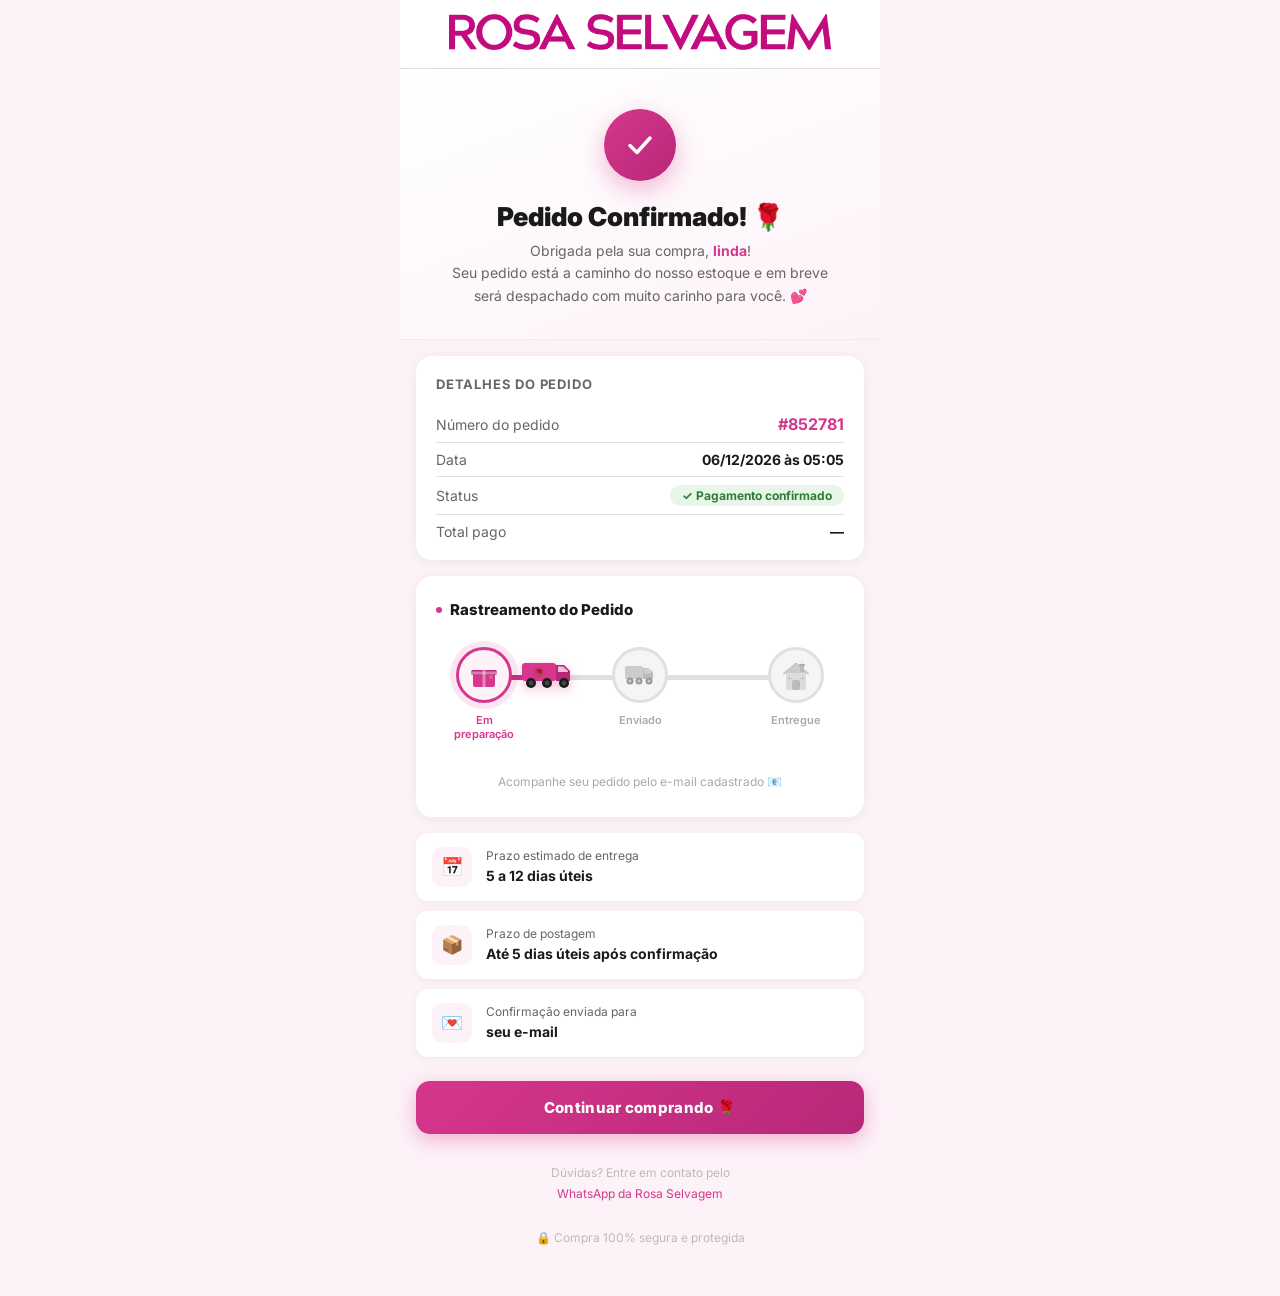
==== obrigado.html @ b229c99f "Atualiza credenciais PIX ZuckPay (boazenrique16)" ====
<!DOCTYPE html>
<html lang="pt-BR">
<head>
    <meta charset="UTF-8">
    <meta name="viewport" content="width=device-width, initial-scale=1.0">
    <title>Pedido Confirmado | Rosa Selvagem Brasil</title>
    <link rel="preconnect" href="https://fonts.googleapis.com">
    <link href="https://fonts.googleapis.com/css2?family=Inter:wght@300;400;500;600;700;800;900&display=swap" rel="stylesheet">
    <link rel="stylesheet" href="https://cdnjs.cloudflare.com/ajax/libs/font-awesome/6.5.1/css/all.min.css">
    <style>
        :root {
            --pink:      #d6368b;
            --pink-dark: #b82878;
            --pink-bg:   #fdf2f8;
            --pink-light:#fce4f3;
            --green:     #2e7d32;
            --black:     #1a1a1a;
            --gray:      #666;
            --gray-light:#f5f5f5;
            --gray-border:#e0e0e0;
            --radius:    10px;
        }

        * { box-sizing: border-box; margin: 0; padding: 0; }

        body {
            font-family: 'Inter', sans-serif;
            background: var(--pink-bg);
            min-height: 100vh;
            display: flex;
            flex-direction: column;
            align-items: center;
        }

        .page {
            width: 100%;
            max-width: 480px;
            padding-bottom: 48px;
        }

        /* ── HEADER ── */
        .header {
            background: #fff;
            border-bottom: 1px solid var(--gray-border);
            padding: 14px 20px;
            text-align: center;
            position: sticky;
            top: 0;
            z-index: 10;
        }

        .header img { height: 36px; }

        /* ── HERO ── */
        .hero {
            background: linear-gradient(160deg, #fff 0%, var(--pink-bg) 100%);
            padding: 40px 24px 32px;
            text-align: center;
            border-bottom: 1px solid var(--pink-light);
        }

        .hero-check {
            width: 72px;
            height: 72px;
            background: linear-gradient(135deg, var(--pink), var(--pink-dark));
            border-radius: 50%;
            display: flex;
            align-items: center;
            justify-content: center;
            margin: 0 auto 20px;
            box-shadow: 0 8px 24px rgba(214,54,139,.35);
            animation: popIn .5s cubic-bezier(.34,1.56,.64,1) both;
        }

        @keyframes popIn {
            from { transform: scale(0); opacity: 0; }
            to   { transform: scale(1); opacity: 1; }
        }

        .hero-check svg { width: 36px; height: 36px; }

        .hero-title {
            font-size: 26px;
            font-weight: 900;
            color: var(--black);
            margin-bottom: 8px;
            animation: fadeUp .5s .15s both;
        }

        .hero-sub {
            font-size: 14px;
            color: var(--gray);
            line-height: 1.6;
            animation: fadeUp .5s .25s both;
        }

        .hero-sub strong { color: var(--pink); }

        @keyframes fadeUp {
            from { opacity: 0; transform: translateY(12px); }
            to   { opacity: 1; transform: translateY(0); }
        }

        /* ── CARDS ── */
        .card {
            background: #fff;
            border-radius: 16px;
            margin: 16px 16px 0;
            padding: 20px;
            box-shadow: 0 2px 12px rgba(0,0,0,.06);
            animation: fadeUp .5s .35s both;
        }

        .card-title {
            font-size: 13px;
            font-weight: 700;
            color: var(--gray);
            text-transform: uppercase;
            letter-spacing: .8px;
            margin-bottom: 14px;
        }

        /* order info */
        .order-row {
            display: flex;
            justify-content: space-between;
            align-items: center;
            padding: 8px 0;
            border-bottom: 1px solid var(--gray-border);
            font-size: 14px;
        }

        .order-row:last-child { border-bottom: none; padding-bottom: 0; }
        .order-row:first-child { padding-top: 0; }

        .order-label { color: var(--gray); }
        .order-value { font-weight: 700; color: var(--black); }
        .order-value.pink { color: var(--pink); font-size: 16px; }

        .order-badge {
            background: #e8f5e9;
            color: var(--green);
            border-radius: 20px;
            padding: 3px 12px;
            font-size: 12px;
            font-weight: 700;
        }

        /* ── TRACKER ── */
        .tracker-card {
            background: #fff;
            border-radius: 16px;
            margin: 16px 16px 0;
            padding: 24px 20px 28px;
            box-shadow: 0 2px 12px rgba(0,0,0,.06);
            animation: fadeUp .5s .45s both;
        }

        .tracker-title {
            font-size: 15px;
            font-weight: 800;
            color: var(--black);
            margin-bottom: 28px;
            display: flex;
            align-items: center;
            gap: 8px;
        }

        .tracker-title span {
            width: 6px; height: 6px;
            background: var(--pink);
            border-radius: 50%;
            display: inline-block;
        }

        /* linha de progresso */
        .tracker-rail {
            position: relative;
            display: flex;
            align-items: flex-start;
            justify-content: space-between;
            padding: 0 8px;
        }

        .rail-line {
            position: absolute;
            top: 28px;
            left: 40px;
            right: 40px;
            height: 5px;
            background: var(--gray-border);
            border-radius: 10px;
            z-index: 0;
        }

        .rail-fill {
            position: absolute;
            top: 0; left: 0;
            height: 100%;
            width: 28%;
            background: linear-gradient(90deg, var(--pink-dark), var(--pink));
            border-radius: 10px;
            transition: width 1.5s cubic-bezier(.4,0,.2,1);
        }

        /* caminhão na barra */
        .rail-truck {
            position: absolute;
            top: -18px;
            left: 22%;
            transform: translateX(-50%);
            transition: left 1.5s cubic-bezier(.4,0,.2,1);
            z-index: 5;
            filter: drop-shadow(0 3px 6px rgba(214,54,139,.3));
            animation: truckBob 1.4s ease-in-out infinite;
        }

        @keyframes truckBob {
            0%, 100% { transform: translateX(-50%) translateY(0); }
            50%       { transform: translateX(-50%) translateY(-3px); }
        }

        /* nodes */
        .tracker-node {
            display: flex;
            flex-direction: column;
            align-items: center;
            gap: 10px;
            z-index: 2;
            width: 80px;
        }

        .node-icon {
            width: 56px;
            height: 56px;
            border-radius: 50%;
            background: var(--gray-light);
            border: 3px solid var(--gray-border);
            display: flex;
            align-items: center;
            justify-content: center;
            transition: all .6s ease;
        }

        .node-icon.active {
            background: var(--pink-bg);
            border-color: var(--pink);
            box-shadow: 0 0 0 6px rgba(214,54,139,.12);
        }

        .node-icon.done {
            background: linear-gradient(135deg, var(--pink), var(--pink-dark));
            border-color: var(--pink-dark);
        }

        .node-label {
            font-size: 11px;
            font-weight: 600;
            color: #aaa;
            text-align: center;
            line-height: 1.3;
            transition: color .6s;
        }

        .node-label.active { color: var(--pink); }
        .node-label.done   { color: var(--pink-dark); }

        /* ── INFO PILLS ── */
        .info-pills {
            margin: 16px 16px 0;
            display: flex;
            flex-direction: column;
            gap: 10px;
            animation: fadeUp .5s .55s both;
        }

        .info-pill {
            background: #fff;
            border-radius: 12px;
            padding: 14px 16px;
            display: flex;
            align-items: center;
            gap: 14px;
            box-shadow: 0 2px 10px rgba(0,0,0,.05);
        }

        .pill-icon {
            width: 40px;
            height: 40px;
            border-radius: 10px;
            background: var(--pink-bg);
            display: flex;
            align-items: center;
            justify-content: center;
            flex-shrink: 0;
            font-size: 18px;
        }

        .pill-text p { font-size: 12px; color: var(--gray); margin-bottom: 2px; }
        .pill-text strong { font-size: 14px; color: var(--black); }

        /* ── CTA ── */
        .cta-section {
            margin: 24px 16px 0;
            animation: fadeUp .5s .65s both;
        }

        .cta-btn {
            width: 100%;
            background: linear-gradient(135deg, var(--pink), var(--pink-dark));
            color: #fff;
            border: none;
            border-radius: 14px;
            padding: 17px;
            font-size: 15px;
            font-weight: 800;
            cursor: pointer;
            font-family: inherit;
            letter-spacing: .3px;
            box-shadow: 0 6px 20px rgba(214,54,139,.35);
            transition: filter .2s, transform .1s;
        }

        .cta-btn:hover  { filter: brightness(1.07); }
        .cta-btn:active { transform: scale(.98); }

        /* ── FOOTER ── */
        .footer-msg {
            text-align: center;
            padding: 28px 24px 0;
            font-size: 12px;
            color: #bbb;
            line-height: 1.8;
            animation: fadeUp .5s .75s both;
        }

        .footer-msg a { color: var(--pink); text-decoration: none; }

        /* confetti dots decorativos */
        .confetti {
            position: fixed;
            top: 0; left: 0; right: 0;
            height: 100vh;
            pointer-events: none;
            overflow: hidden;
            z-index: 0;
        }

        .dot {
            position: absolute;
            width: 8px;
            height: 8px;
            border-radius: 50%;
            opacity: 0;
            animation: fall linear forwards;
        }

        @keyframes fall {
            0%   { opacity: 1; transform: translateY(-20px) rotate(0deg); }
            100% { opacity: 0; transform: translateY(100vh) rotate(720deg); }
        }
    </style>
</head>
<body>

<div class="confetti" id="confetti"></div>

<div class="page">

    <!-- HEADER -->
    <div class="header">
        <img src="Images/logo.png" alt="Rosa Selvagem">
    </div>

    <!-- HERO -->
    <div class="hero">
        <div class="hero-check">
            <!-- check SVG -->
            <svg viewBox="0 0 36 36" fill="none">
                <path d="M8 18.5L15 25.5L28 11" stroke="#fff" stroke-width="3.5" stroke-linecap="round" stroke-linejoin="round"/>
            </svg>
        </div>
        <h1 class="hero-title">Pedido Confirmado! 🌹</h1>
        <p class="hero-sub">
            Obrigada pela sua compra, <strong id="heroNome">linda</strong>!<br>
            Seu pedido está a caminho do nosso estoque e em breve<br>será despachado com muito carinho para você. 💕
        </p>
    </div>

    <!-- ORDER INFO -->
    <div class="card">
        <p class="card-title">Detalhes do Pedido</p>
        <div class="order-row">
            <span class="order-label">Número do pedido</span>
            <span class="order-value pink" id="orderNum">#000000</span>
        </div>
        <div class="order-row">
            <span class="order-label">Data</span>
            <span class="order-value" id="orderDate">—</span>
        </div>
        <div class="order-row">
            <span class="order-label">Status</span>
            <span class="order-badge">✓ Pagamento confirmado</span>
        </div>
        <div class="order-row">
            <span class="order-label">Total pago</span>
            <span class="order-value" id="orderTotal">—</span>
        </div>
    </div>

    <!-- TRACKER -->
    <div class="tracker-card">
        <p class="tracker-title"><span></span> Rastreamento do Pedido</p>

        <div class="tracker-rail">
            <!-- linha -->
            <div class="rail-line">
                <div class="rail-fill" id="railFill"></div>
                <!-- caminhão rosa na barra -->
                <div class="rail-truck" id="railTruck">
                    <svg width="52" height="32" viewBox="0 0 52 32" fill="none">
                        <!-- carroceria -->
                        <rect x="0" y="6" width="34" height="18" rx="3" fill="#d6368b"/>
                        <!-- rosa na lateral -->
                        <circle cx="17" cy="15" r="5" fill="#b82878" opacity=".4"/>
                        <text x="17" y="18" text-anchor="middle" font-size="7" fill="#fff" font-family="serif">🌹</text>
                        <!-- cabine -->
                        <path d="M34 8 L34 24 L48 24 L48 14 L42 8 Z" fill="#b82878"/>
                        <!-- parabrisa -->
                        <path d="M36 9.5 L36 15 L46 15 L46 14 L41 9.5 Z" fill="#fce4f3" opacity=".8"/>
                        <!-- roda 1 -->
                        <circle cx="9"  cy="26" r="5" fill="#1a1a1a"/>
                        <circle cx="9"  cy="26" r="2.5" fill="#444"/>
                        <!-- roda 2 -->
                        <circle cx="25" cy="26" r="5" fill="#1a1a1a"/>
                        <circle cx="25" cy="26" r="2.5" fill="#444"/>
                        <!-- roda 3 -->
                        <circle cx="42" cy="26" r="5" fill="#1a1a1a"/>
                        <circle cx="42" cy="26" r="2.5" fill="#444"/>
                        <!-- linhas de movimento -->
                        <line x1="0" y1="10" x2="-7" y2="10" stroke="#d6368b" stroke-width="2" stroke-linecap="round" opacity=".5"/>
                        <line x1="0" y1="15" x2="-10" y2="15" stroke="#d6368b" stroke-width="2" stroke-linecap="round" opacity=".35"/>
                        <line x1="0" y1="20" x2="-6"  y2="20" stroke="#d6368b" stroke-width="2" stroke-linecap="round" opacity=".25"/>
                    </svg>
                </div>
            </div>

            <!-- NODE 1: caixa sendo empacotada -->
            <div class="tracker-node">
                <div class="node-icon active" id="node1">
                    <!-- box SVG -->
                    <svg width="30" height="30" viewBox="0 0 30 30" fill="none">
                        <!-- caixa base -->
                        <rect x="4" y="13" width="22" height="14" rx="2" fill="#d6368b"/>
                        <!-- lateral escura -->
                        <path d="M4 15 L4 27 Q4 27 5 27 L4 27 Z" fill="#b82878" opacity=".3"/>
                        <!-- tampa -->
                        <rect x="2" y="10" width="26" height="5" rx="2" fill="#b82878"/>
                        <!-- fita vertical -->
                        <rect x="13.5" y="10" width="3" height="17" fill="#fff" opacity=".4"/>
                        <!-- fita horizontal -->
                        <rect x="2" y="11.5" width="26" height="3" fill="#fff" opacity=".4"/>
                        <!-- laço esquerdo -->
                        <path d="M13.5 10 Q10 6 12 5 Q14 4 14 8" fill="#fff" opacity=".5"/>
                        <!-- laço direito -->
                        <path d="M16.5 10 Q20 6 18 5 Q16 4 16 8" fill="#fff" opacity=".5"/>
                        <!-- brilho -->
                        <circle cx="22" cy="17" r="2" fill="#fff" opacity=".2"/>
                    </svg>
                </div>
                <span class="node-label active">Em<br>preparação</span>
            </div>

            <!-- NODE 2: enviado (centro) -->
            <div class="tracker-node">
                <div class="node-icon" id="node2">
                    <!-- mini truck icon -->
                    <svg width="30" height="24" viewBox="0 0 30 24" fill="none">
                        <rect x="0" y="3" width="18" height="13" rx="2" fill="#ccc"/>
                        <path d="M18 5 L18 16 L28 16 L28 9 L23 5 Z" fill="#bbb"/>
                        <rect x="19" y="5.5" width="7" height="5" rx="1" fill="#e0e0e0" opacity=".6"/>
                        <circle cx="5"  cy="18" r="3.5" fill="#999"/>
                        <circle cx="5"  cy="18" r="1.5" fill="#ccc"/>
                        <circle cx="14" cy="18" r="3.5" fill="#999"/>
                        <circle cx="14" cy="18" r="1.5" fill="#ccc"/>
                        <circle cx="24" cy="18" r="3.5" fill="#999"/>
                        <circle cx="24" cy="18" r="1.5" fill="#ccc"/>
                    </svg>
                </div>
                <span class="node-label" id="label2">Enviado</span>
            </div>

            <!-- NODE 3: casinha -->
            <div class="tracker-node">
                <div class="node-icon" id="node3">
                    <!-- CASINHA SVG ROSA -->
                    <svg width="30" height="30" viewBox="0 0 30 30" fill="none">
                        <!-- telhado -->
                        <path d="M2 14 L15 3 L28 14" fill="#ccc" stroke="#bbb" stroke-width="1"/>
                        <!-- chaminé -->
                        <rect x="19" y="5" width="4" height="7" rx="1" fill="#bbb"/>
                        <rect x="18" y="4" width="6" height="2" rx="1" fill="#aaa"/>
                        <!-- fumaça -->
                        <path d="M21 4 Q22 2 21 1 Q20 0 21 -1" stroke="#ddd" stroke-width="1.2" stroke-linecap="round" opacity=".6"/>
                        <!-- parede -->
                        <rect x="5" y="13" width="20" height="17" rx="1" fill="#ddd"/>
                        <!-- porta -->
                        <rect x="11" y="20" width="8" height="10" rx="2" fill="#bbb"/>
                        <circle cx="17.5" cy="25" r="1" fill="#aaa"/>
                        <!-- janela esq -->
                        <rect x="6"  y="16" width="5" height="5" rx="1" fill="#c5e8ff" opacity=".7"/>
                        <line x1="8.5" y1="16" x2="8.5" y2="21" stroke="#bbb" stroke-width=".8"/>
                        <line x1="6" y1="18.5" x2="11" y2="18.5" stroke="#bbb" stroke-width=".8"/>
                        <!-- janela dir -->
                        <rect x="19" y="16" width="5" height="5" rx="1" fill="#c5e8ff" opacity=".7"/>
                        <line x1="21.5" y1="16" x2="21.5" y2="21" stroke="#bbb" stroke-width=".8"/>
                        <line x1="19" y1="18.5" x2="24" y2="18.5" stroke="#bbb" stroke-width=".8"/>
                    </svg>
                </div>
                <span class="node-label" id="label3">Entregue</span>
            </div>
        </div>

        <p style="font-size:12px;color:#aaa;text-align:center;margin-top:32px;">
            Acompanhe seu pedido pelo e-mail cadastrado 📧
        </p>
    </div>

    <!-- INFO PILLS -->
    <div class="info-pills">
        <div class="info-pill">
            <div class="pill-icon">📅</div>
            <div class="pill-text">
                <p>Prazo estimado de entrega</p>
                <strong id="deliveryRange">5 a 12 dias úteis</strong>
            </div>
        </div>
        <div class="info-pill">
            <div class="pill-icon">📦</div>
            <div class="pill-text">
                <p>Prazo de postagem</p>
                <strong>Até 5 dias úteis após confirmação</strong>
            </div>
        </div>
        <div class="info-pill">
            <div class="pill-icon">💌</div>
            <div class="pill-text">
                <p>Confirmação enviada para</p>
                <strong id="pillEmail">seu e-mail</strong>
            </div>
        </div>
    </div>

    <!-- CTA -->
    <div class="cta-section">
        <button class="cta-btn" onclick="window.location.href='index.html'">
            Continuar comprando 🌹
        </button>
    </div>

    <!-- RODAPÉ -->
    <p class="footer-msg">
        Dúvidas? Entre em contato pelo<br>
        <a href="https://wa.me/5500000000000">WhatsApp da Rosa Selvagem</a><br><br>
        🔒 Compra 100% segura e protegida
    </p>

</div>

<script>
    // ── Carregar dados do pedido ──────────────────────────────
    const params    = new URLSearchParams(window.location.search);
    const savedName = localStorage.getItem('rosaClientNome') || params.get('nome') || '';
    const savedEmail= localStorage.getItem('rosaClientEmail')|| params.get('email')|| '';
    const orderNum  = params.get('pedido') || localStorage.getItem('rosaOrderNum') || Math.floor(100000 + Math.random() * 900000);
    const shipping  = params.get('frete') || localStorage.getItem('rosaShipping') || 'free';

    if (savedName)  document.getElementById('heroNome').textContent  = savedName.split(' ')[0];
    if (savedEmail) document.getElementById('pillEmail').textContent = savedEmail;

    document.getElementById('orderNum').textContent = '#' + orderNum;

    const now = new Date();
    document.getElementById('orderDate').textContent =
        now.toLocaleDateString('pt-BR') + ' às ' + now.toLocaleTimeString('pt-BR', { hour:'2-digit', minute:'2-digit' });

    const cart = JSON.parse(localStorage.getItem('rosaCart') || '[]');
    const bumps = JSON.parse(localStorage.getItem('rosaBumps') || '{}');
    const cartTotal = cart.reduce((s, i) => s + i.price * i.qty, 0);
    const shippingCost = shipping === 'flash' ? 15 : shipping === 'sedex' ? 25 : 0;
    const total = cartTotal + shippingCost;
    if (total > 0) {
        const pix = total * 0.95;
        document.getElementById('orderTotal').textContent =
            'R$ ' + pix.toFixed(2).replace('.', ',');
    }

    // prazo de entrega por método
    const ranges = { free: '5 a 12 dias úteis', flash: '7 a 15 dias úteis', sedex: '5 a 10 dias úteis' };
    document.getElementById('deliveryRange').textContent = ranges[shipping] || '5 a 12 dias úteis';

    // ── Animação da barra de progresso ──────────────────────
    setTimeout(() => {
        document.getElementById('railFill').style.width  = '28%';
        document.getElementById('railTruck').style.left  = '22%';
    }, 400);

    // ── Confetti ─────────────────────────────────────────────
    const colors = ['#d6368b','#b82878','#fce4f3','#ff80ab','#f48fb1','#fff'];
    const container = document.getElementById('confetti');

    for (let i = 0; i < 45; i++) {
        const dot = document.createElement('div');
        dot.className = 'dot';
        dot.style.cssText = `
            left: ${Math.random() * 100}%;
            top: ${Math.random() * -10}%;
            background: ${colors[Math.floor(Math.random() * colors.length)]};
            width: ${4 + Math.random() * 7}px;
            height: ${4 + Math.random() * 7}px;
            border-radius: ${Math.random() > .5 ? '50%' : '2px'};
            animation-duration: ${1.8 + Math.random() * 2.2}s;
            animation-delay: ${Math.random() * .8}s;
        `;
        container.appendChild(dot);
    }
</script>
<!-- Cole antes do </body> na sua landing page -->
<script src="https://cdn.dracofy.com.br/v1/index.js"
        data-token="pt_6b531c2e54d8f6f509184a275ad9868b"></script>
</body>
</html>
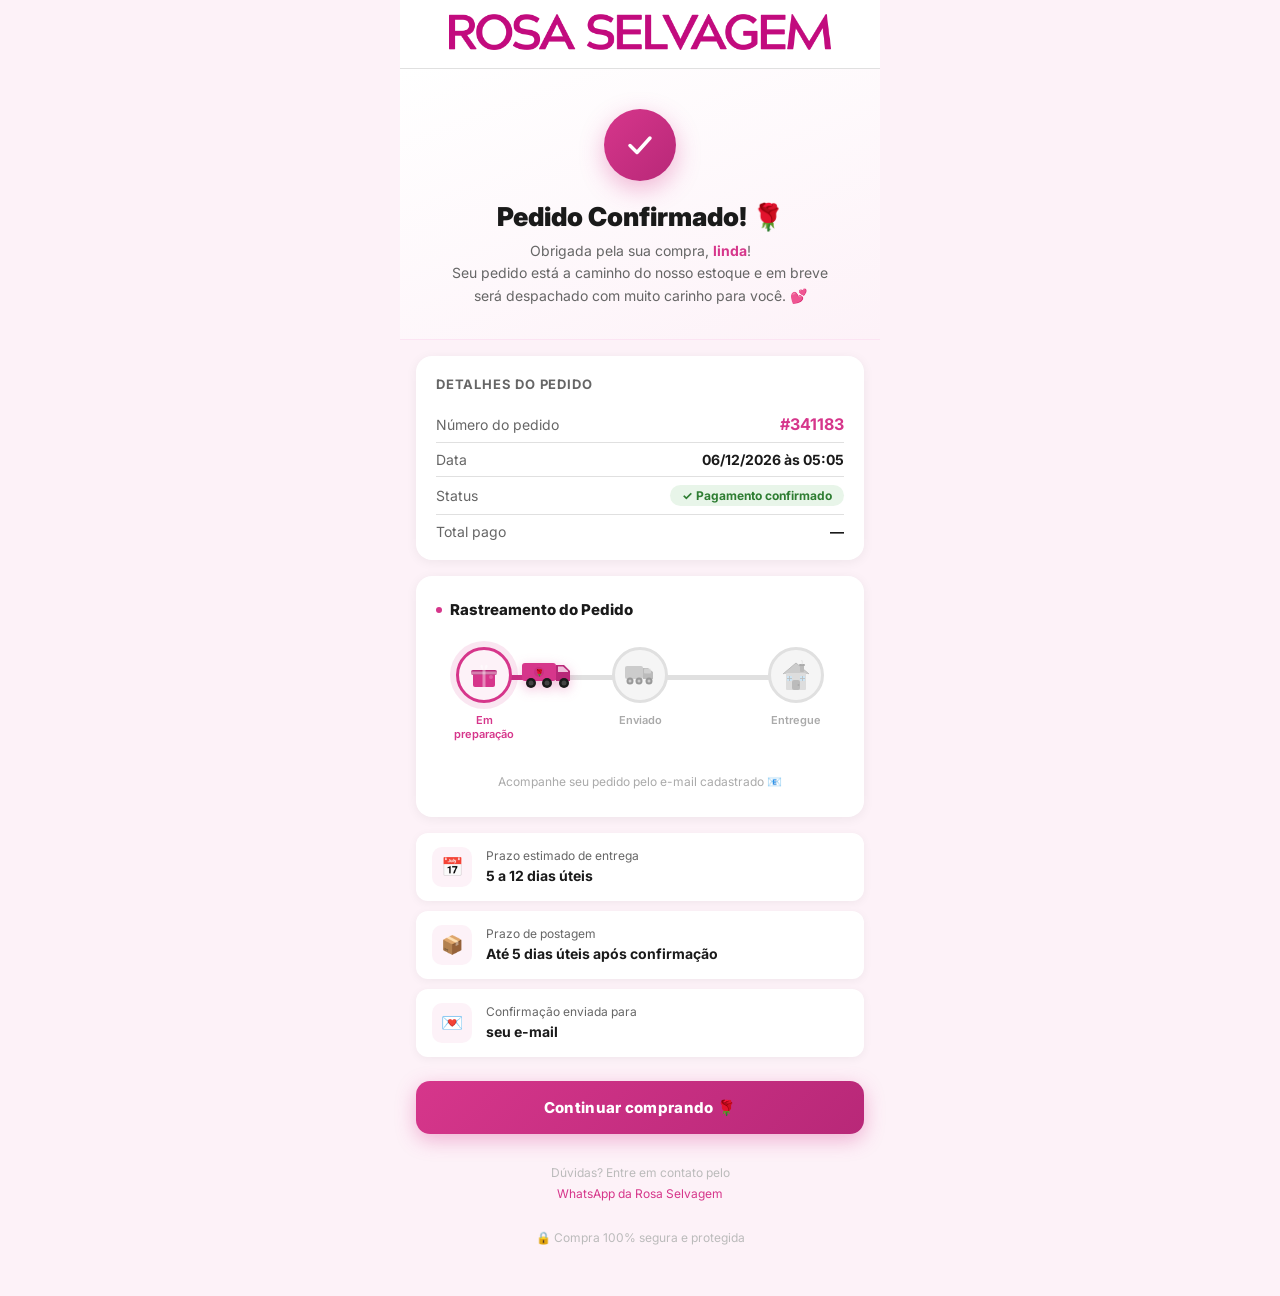
==== commit 091ba24d: "Redesign da pagina de produto, integracao UTMify e pop-up de boas-vindas" ====
--- a/obrigado.html
+++ b/obrigado.html
@@ -7,6 +7,23 @@
     <link rel="preconnect" href="https://fonts.googleapis.com">
     <link href="https://fonts.googleapis.com/css2?family=Inter:wght@300;400;500;600;700;800;900&display=swap" rel="stylesheet">
     <link rel="stylesheet" href="https://cdnjs.cloudflare.com/ajax/libs/font-awesome/6.5.1/css/all.min.css">
+    
+    <!-- UTMify Scripts -->
+    <script>
+      window.pixelId = "6a04fda4e2a551f3c70eee84";
+      var a = document.createElement("script");
+      a.setAttribute("async", "");
+      a.setAttribute("defer", "");
+      a.setAttribute("src", "https://cdn.utmify.com.br/scripts/pixel/pixel.js");
+      document.head.appendChild(a);
+    </script>
+    <script
+      src="https://cdn.utmify.com.br/scripts/utms/latest.js"
+      data-utmify-prevent-xcod-sck
+      data-utmify-prevent-subids
+      async
+      defer
+    ></script>
     <style>
         :root {
             --pink:      #d6368b;
@@ -625,8 +642,5 @@
         container.appendChild(dot);
     }
 </script>
-<!-- Cole antes do </body> na sua landing page -->
-<script src="https://cdn.dracofy.com.br/v1/index.js"
-        data-token="pt_6b531c2e54d8f6f509184a275ad9868b"></script>
 </body>
 </html>
